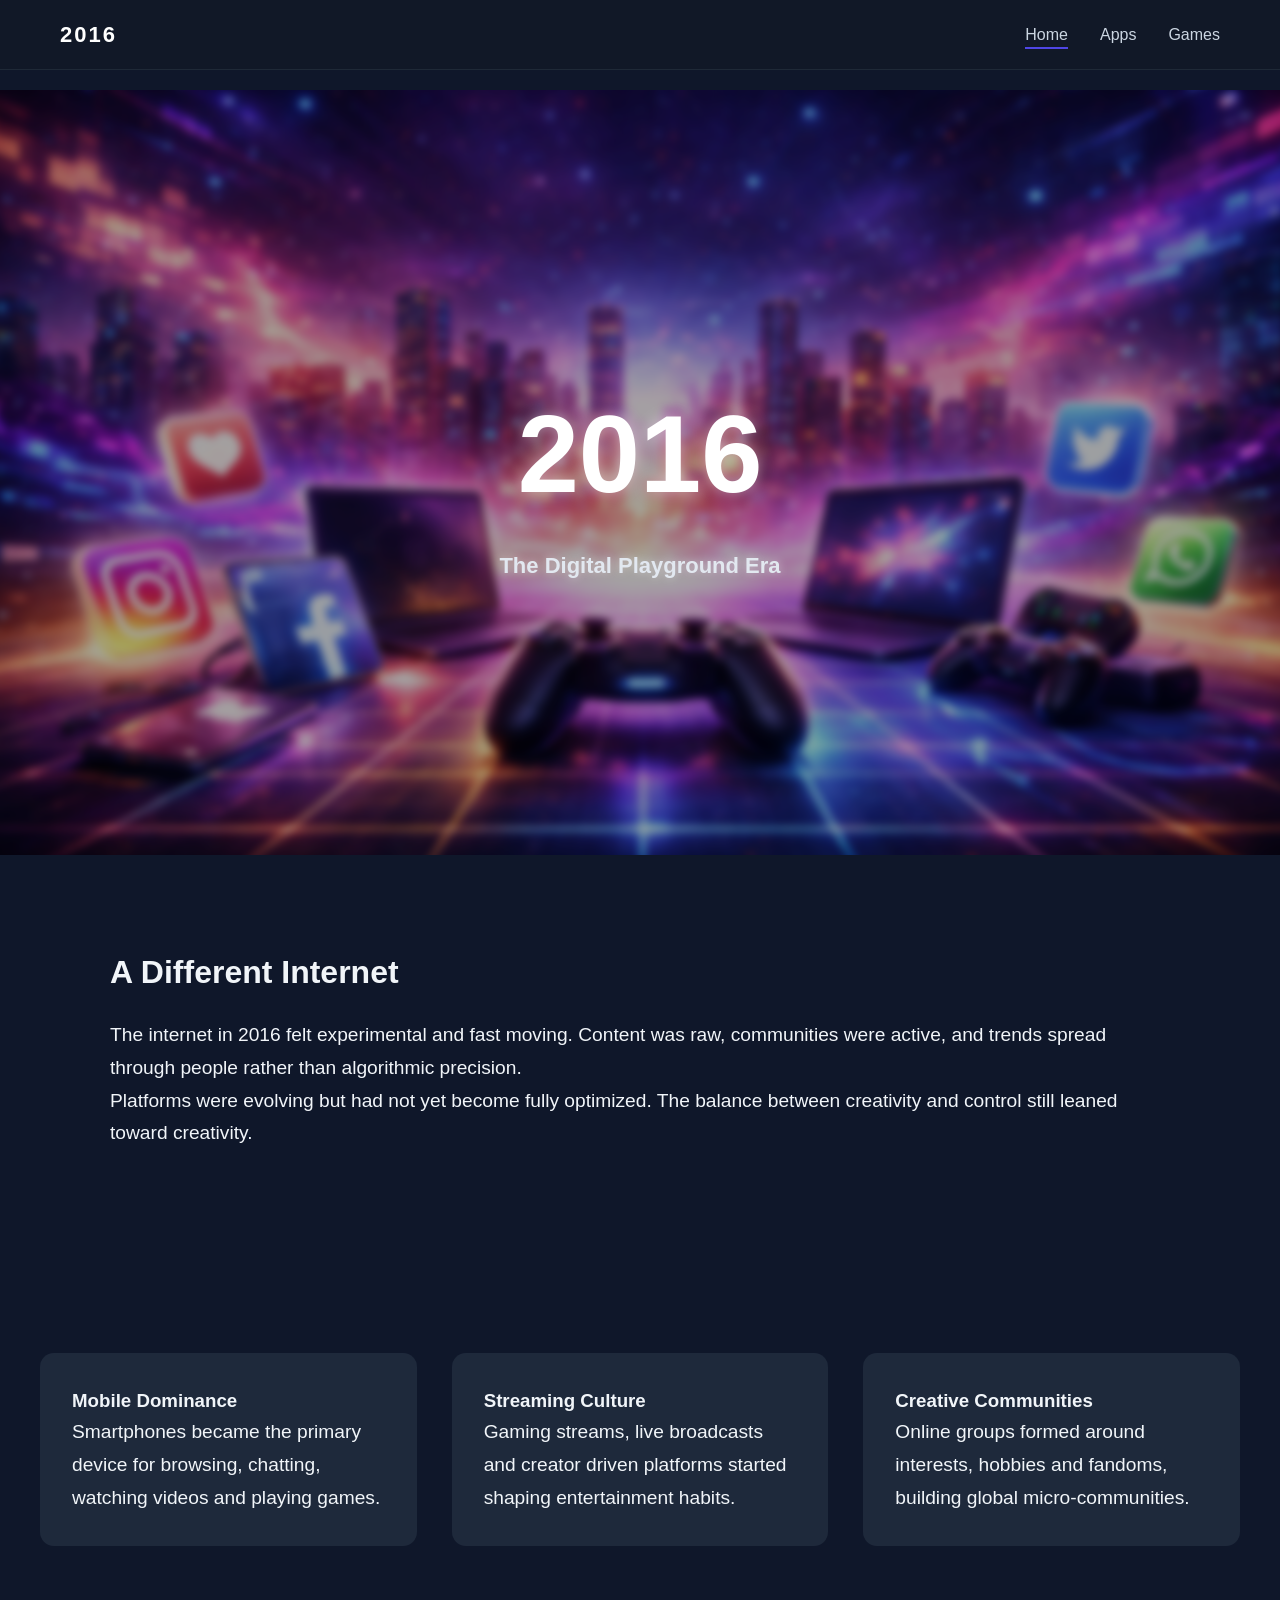
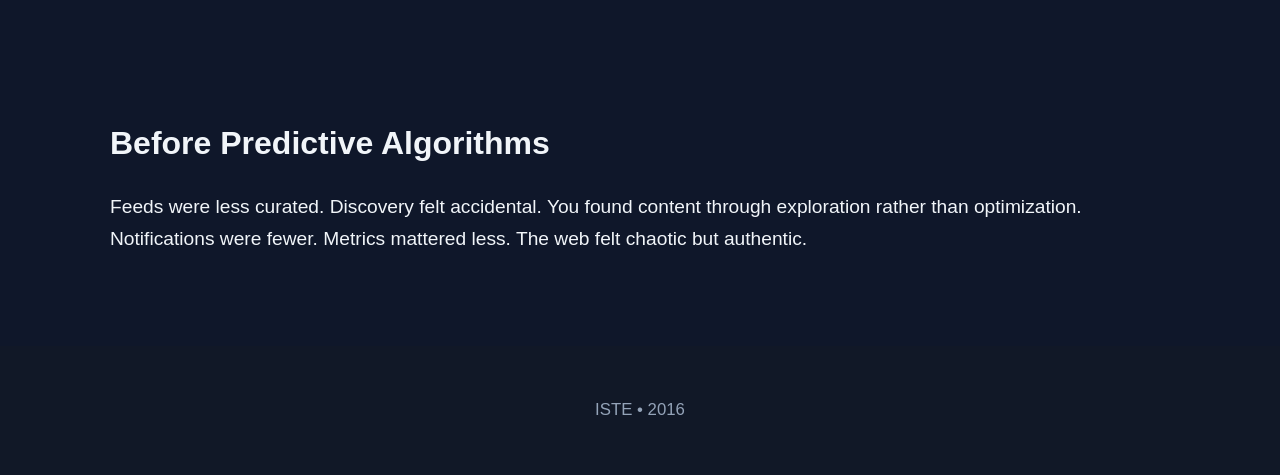
==== index.html @ 60beb297 "Add files via upload" ====
<!DOCTYPE html>
<html>
<head>
  <title>2016 Digital Playground</title>
  <meta name="viewport" content="width=device-width, initial-scale=1.0">
  <link rel="stylesheet" href="style.css">
</head>
<body>

<nav class="navbar">
  <div class="brand">2016</div>
  <ul class="nav-links">
    <li><a class="active" href="index.html">Home</a></li>
    <li><a href="apps.html">Apps</a></li>
    <li><a href="games.html">Games</a></li>
  </ul>
</nav>

<header class="hero">
    <div class="ind"></div>
    <div class="hero-content">
  <h1>2016</h1>
  <h2>The Digital Playground Era</h2> </div>
</header>

<section class="section">
  <h2>A Different Internet</h2>
  <p>
    The internet in 2016 felt experimental and fast moving.
    Content was raw, communities were active, and trends spread
    through people rather than algorithmic precision.
  </p>
  <p>
    Platforms were evolving but had not yet become fully optimized.
    The balance between creativity and control still leaned toward creativity.
  </p>
   <p class="m">
  The algorithm was already rewriting behavior in 2016.
</p>

</section>

<section class="cards">
  <div class="card">
    <h3>Mobile Dominance</h3>
    <p>
      Smartphones became the primary device for browsing, chatting,
      watching videos and playing games.
    </p>
  </div>

  <div class="card">
    <h3>Streaming Culture</h3>
    <p>
      Gaming streams, live broadcasts and creator driven platforms
      started shaping entertainment habits.
    </p>
  </div>

  <div class="card">
    <h3>Creative Communities</h3>
    <p>
      Online groups formed around interests, hobbies and fandoms,
      building global micro-communities.
    </p>
  </div>
</section>

<section class="section">
  <h2>Before Predictive Algorithms</h2>
  <p>
    Feeds were less curated. Discovery felt accidental.
    You found content through exploration rather than optimization.
  </p>
  <p>
    Notifications were fewer.
    Metrics mattered less.
    The web felt chaotic but authentic.
  </p>
</section>

<footer>
  <p>ISTE • 2016</p>
</footer>

</body>
</html>
---- style.css ----
*{
  margin:0;
  padding:0;
  box-sizing:border-box;
}

body{
  font-family:"Segoe UI",Arial,sans-serif;
  background:#0f172a;
  color:#f1f5f9;
  line-height:1.7;
  overflow-x:hidden;
}

.navbar{
  position:fixed;
  top:0;
  width:100%;
  background:#111827;
  display:flex;
  justify-content:space-between;
  align-items:center;
  padding:16px 60px;
  border-bottom:1px solid #1f2937;
  z-index:1000;
}

.brand{
  font-size:22px;
  font-weight:700;
  letter-spacing:2px;
  color:#fff;
}

.nav-links{
  list-style:none;
  display:flex;
  gap:32px;
}

.nav-links a{
  text-decoration:none;
  color:#cbd5e1;
  font-weight:500;
  transition:0.25s;
}

.nav-links a:hover{
  color:#fff;
}

.t{
  writing-mode: vertical-rl;
  transform: rotate(180deg);
}


.active{
  color:#fff;
  border-bottom:2px solid #4f46e5;
  padding-bottom:4px;
}

.hero{
  position:relative;
  margin-top:90px;
  height:85vh;
  display:flex;
  align-items:center;
  justify-content:center;
  overflow:hidden;
}

.ind{
  position:absolute;
  inset:0;
  background:url(index.jfif) center 60%/cover no-repeat;
  filter:blur(4px) brightness(0.65);
  transform:scale(1.05);
}

.hero-content{
  position:relative;
  text-align:center;
}

.hero-content h1{
  font-size:110px;
  color:#fff;
  text-shadow:0 0 15px rgba(255,255,255,0.5);
}

.hero-content h2{
  font-size:22px;
  color:#e2e8f0;
  text-shadow:0 0 8px rgba(255,255,255,0.4);
}

.page-header{
  position:relative;
  height:350px;
  margin-top:90px;
  display:flex;
  align-items:center;
  justify-content:center;
  overflow:hidden;
}

.bg{
  position:absolute;
  inset:0;
  background-position:center 25%;
  background-size:cover;
  filter:blur(4px) brightness(0.7) saturate(0.7);
  transform:scale(1.1);
}

.apps{ background-image:url(apps.jfif); }
.games{ background-image:url(games2016.jfif); }

.page-header h1{
  position:relative;
  color:#fff;
  font-size:55px;
  text-shadow:0 0 15px rgba(255,255,255,0.5);
}

.section{
  padding:90px 20px;
  max-width:1100px;
  margin:auto;
}

.section h2{
  font-size:32px;
  margin-bottom:20px;
}

.cards{
  display:grid;
  grid-template-columns:repeat(auto-fit,minmax(260px,1fr));
  gap:35px;
  padding:80px 40px;
}

.card{
  background:#1e293b;
  padding:32px;
  border-radius:14px;
  transition:0.25s;
}

.card:hover{
  transform:translateY(-6px);
  background:#243248;
  visibility: hidden;
}

.m{
  color:transparent;
  user-select:text;
}

.broke{
  letter-spacing:-4px;
}

footer{
  padding:50px 20px;
  text-align:center;
  background:#111827;
  color:#94a3b8;
  font-size:14px;
}

@media(max-width:900px){
  .hero-content h1{ font-size:70px; }
  .page-header h1{ font-size:40px; }
}

@media(max-width:700px){
  .navbar{
    flex-direction:column;
    gap:14px;
    padding:18px 20px;
  }

  .nav-links{
    flex-wrap:wrap;
    justify-content:center;
    gap:18px;
  }

  .hero{ height:60vh; }
}
p {
    font-size: larger;
}
.gli{
  position:relative;
}

.gli::before{
 content:"Gaming in 2016";
  position:absolute;
  left:50px;
  top:4px;
  color:#4f46e5;
  opacity:0.5;
}
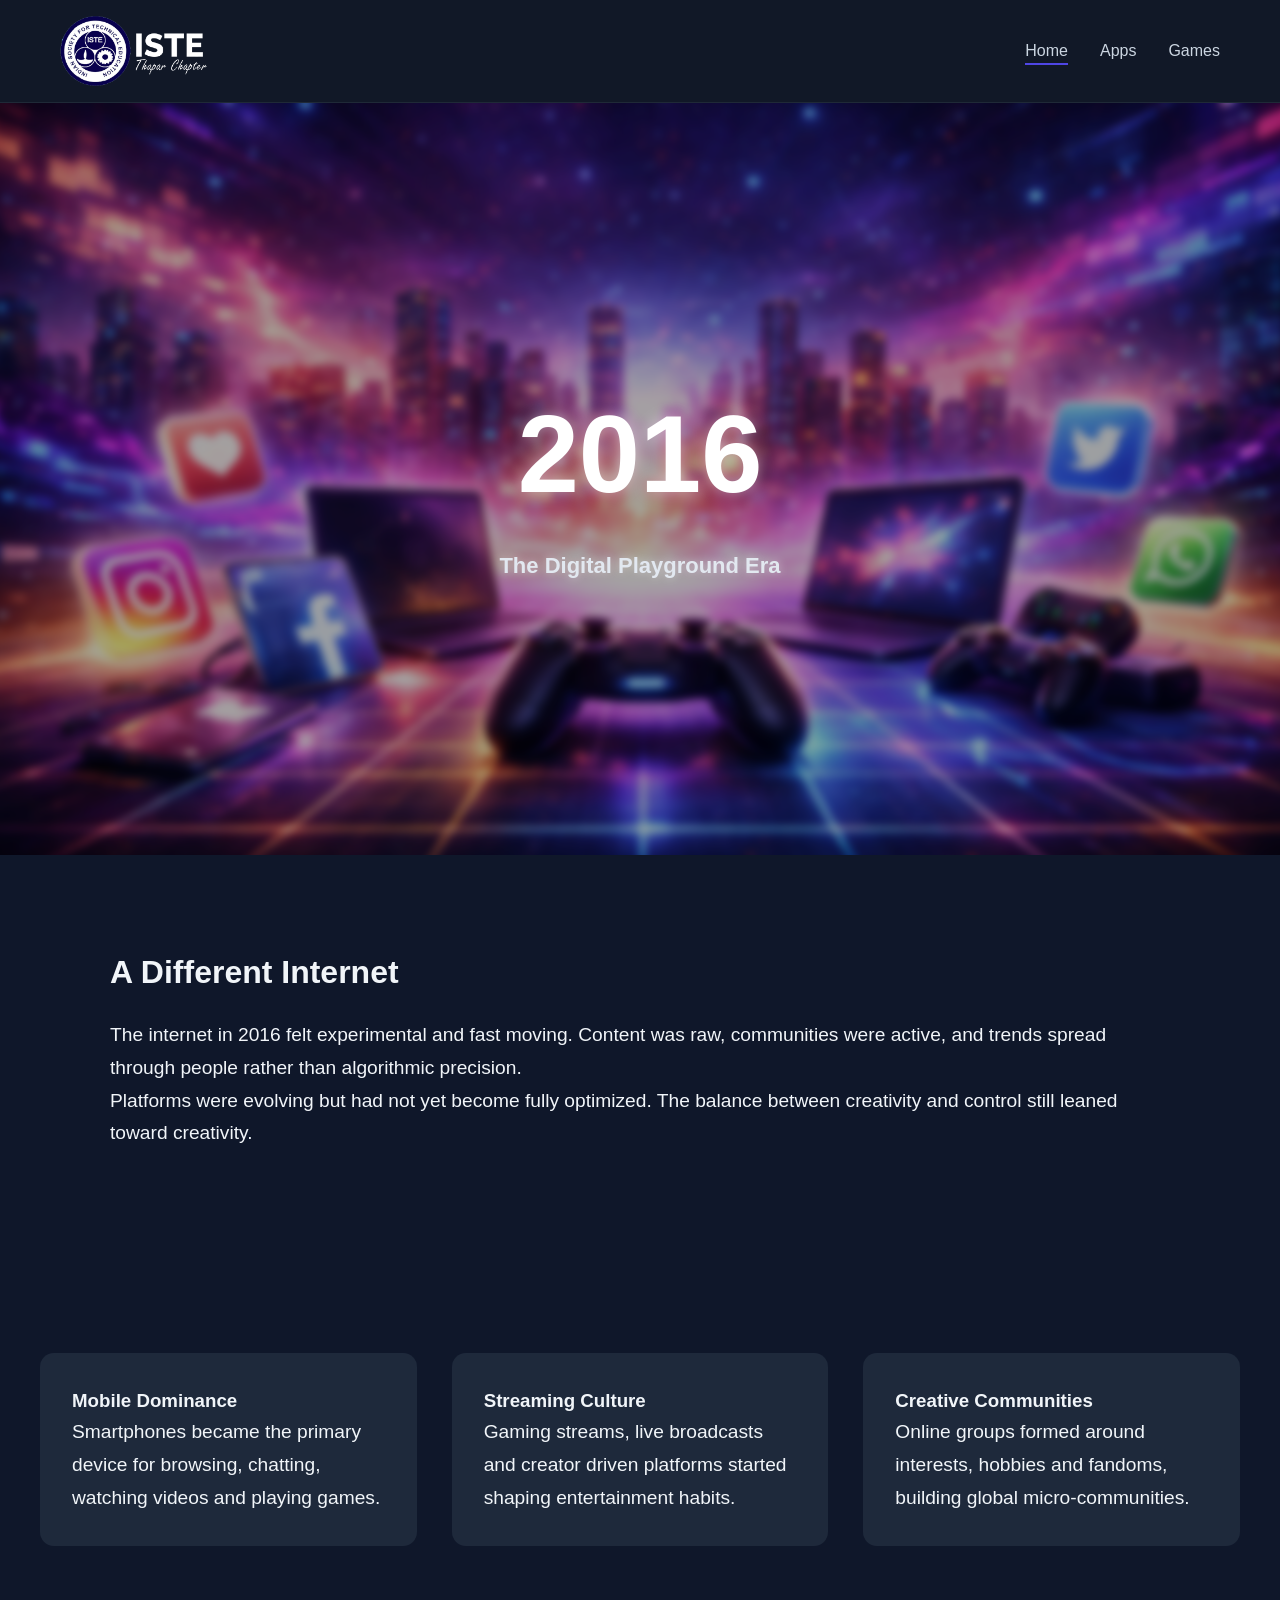
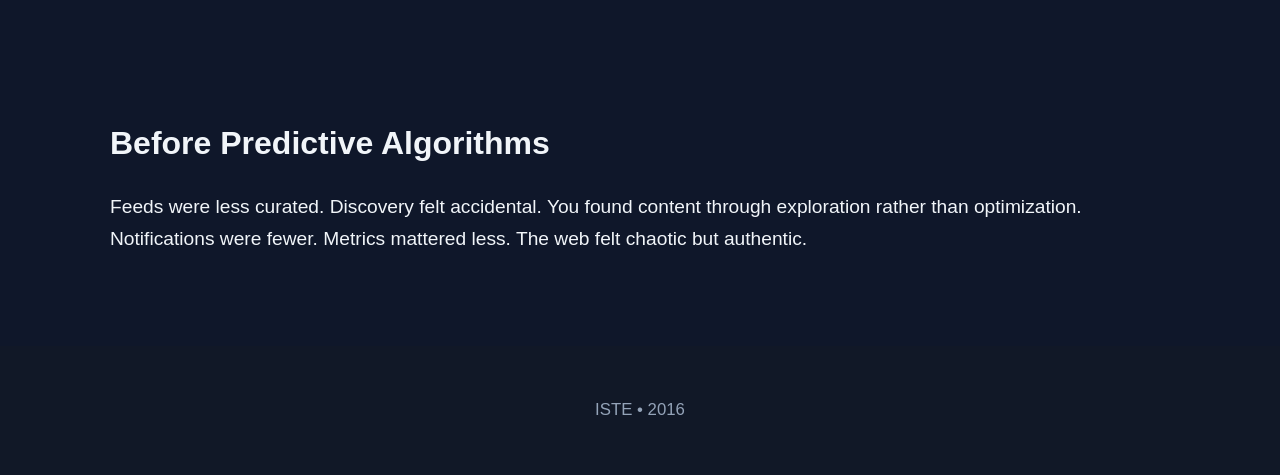
==== commit 1ca14467: "Add files via upload" ====
--- a/index.html
+++ b/index.html
@@ -8,7 +8,9 @@
 <body>
 
 <nav class="navbar">
-  <div class="brand">2016</div>
+  <div class="logo">
+    <img src="istewhite.png" alt="ISTELOGO">
+  </div>
   <ul class="nav-links">
     <li><a class="active" href="index.html">Home</a></li>
     <li><a href="apps.html">Apps</a></li>
--- a/style.css
+++ b/style.css
@@ -13,7 +13,7 @@
 }
 
 .navbar{
-  position:fixed;
+  position: fixed;
   top:0;
   width:100%;
   background:#111827;
@@ -22,14 +22,27 @@
   align-items:center;
   padding:16px 60px;
   border-bottom:1px solid #1f2937;
-  z-index:1000;
-}
-
-.brand{
-  font-size:22px;
-  font-weight:700;
-  letter-spacing:2px;
-  color:#fff;
+  z-index: 5;
+}
+  .logo {
+  display: flex;
+  align-items: center;
+}
+
+.logo img {
+  height: 70px;
+  width: auto;
+  max-width: 100%;
+  margin: 0%;
+}
+@media (max-width: 600px) {
+  .logo img {
+    height: 45px;
+  }
+ nav {
+    flex-direction: column;
+    gap: 0.6rem;
+  }
 }
 
 .nav-links{
